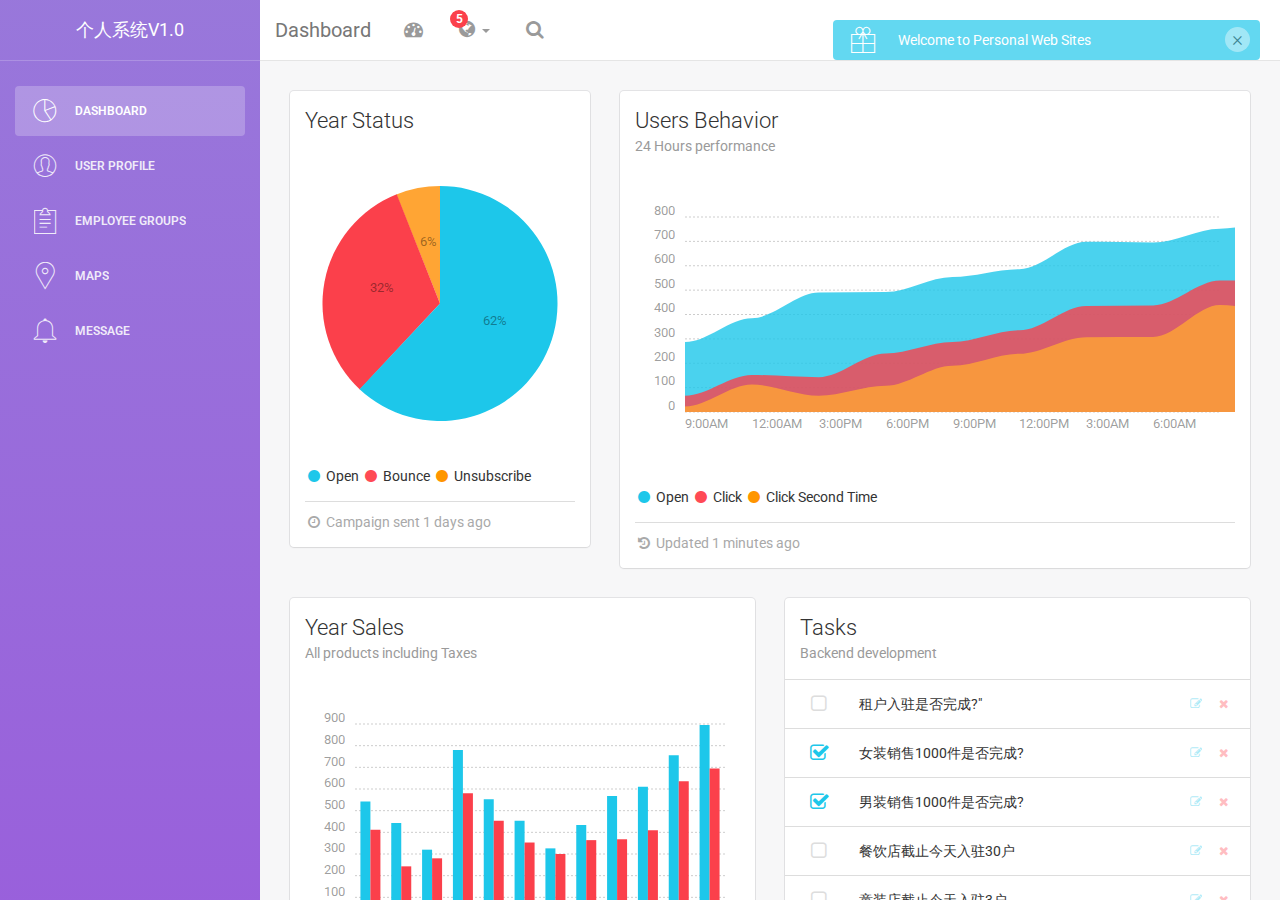
==== sass/dashboard.html @ f1091e65 "Add files via upload" ====
<!doctype html>
<html lang="en">
<head>
	<meta charset="utf-8" />
	<link rel="icon" type="image/png" href="assets/img/favicon.ico">
	<meta http-equiv="X-UA-Compatible" content="IE=edge,chrome=1" />

	<title></title>

	<meta content='width=device-width, initial-scale=1.0, maximum-scale=1.0, user-scalable=0' name='viewport' />
    <meta name="viewport" content="width=device-width" />


    <!-- 引导核心CSS     -->
    <link href="assets/css/bootstrap.min.css" rel="stylesheet" />

    <!-- 通知的动画库   -->
    <link href="assets/css/animate.min.css" rel="stylesheet"/>

    <!-- 轻引导表核心CSS   -->
    <link href="assets/css/light-bootstrap-dashboard.css" rel="stylesheet"/>


    <!--  用于演示目的的CSS，不要在你的项目中包含它    -->
    <link href="assets/css/demo.css" rel="stylesheet" />


    <!--     字体和图标     -->
    <link href="http://maxcdn.bootstrapcdn.com/font-awesome/4.2.0/css/font-awesome.min.css" rel="stylesheet">
    <link href='http://fonts.googleapis.com/css?family=Roboto:400,700,300' rel='stylesheet' type='text/css'>
    <link href="assets/css/pe-icon-7-stroke.css" rel="stylesheet" />

</head>
<body>

<div class="wrapper">
    <div class="sidebar" data-color="purple" data-image="assets/css/img/1.jpeg">

    <!--

        Tip 1: you can change the color of the sidebar using: data-color="blue | azure | green | orange | red | purple"
        提示1:你可以使用data-color="blue azure | green orange | red | purple"来改变侧边栏的颜色。
        Tip 2: you can also add an image using data-image tag
        技巧2:还可以使用data-image标记添加图像
    -->

    	<div class="sidebar-wrapper">
            <div class="logo">
                <a href="#" class="simple-text">
                    个人系统V1.0
                </a>
            </div>

            <ul class="nav">
                <li class="active">
                    <a href="dashboard.html">
                        <i class="pe-7s-graph"></i>
                        <p>Dashboard</p>
                    </a>
                </li>
                <li>
                    <a href="user.html">
                        <i class="pe-7s-user"></i>
                        <p>User Profile</p>
                    </a>
                </li>
                <li>
                    <a href="employee group.html">
                        <i class="pe-7s-note2"></i>
                        <p>Employee Groups</p>
                    </a>
                </li>
                <li>
                    <a href="maps.html">
                        <i class="pe-7s-map-marker"></i>
                        <p>Maps</p>
                    </a>
                </li>
                <li>
                    <a href="message.html">
                        <i class="pe-7s-bell"></i>
                        <p>message</p>
                    </a>
                </li>
            </ul>
    	</div>
    </div>

    <div class="main-panel">
        <nav class="navbar navbar-default navbar-fixed">
            <div class="container-fluid">
                <div class="navbar-header">
                    <button type="button" class="navbar-toggle" data-toggle="collapse" data-target="#navigation-example-2">
                        <span class="sr-only">Toggle navigation</span>
                        <span class="icon-bar"></span>
                        <span class="icon-bar"></span>
                        <span class="icon-bar"></span>
                    </button>
                    <a class="navbar-brand" href="#">Dashboard</a>
                </div>
                <div class="collapse navbar-collapse">
                    <ul class="nav navbar-nav navbar-left">
                        <li>
                            <a href="#" class="dropdown-toggle" data-toggle="dropdown">
                                <i class="fa fa-dashboard"></i>
                            </a>
                        </li>
                        <li class="dropdown">
                              <a href="#" class="dropdown-toggle" data-toggle="dropdown">
                                    <i class="fa fa-globe"></i>
                                    <b class="caret"></b>
                                    <span class="notification">5</span>
                              </a>
                              <ul class="dropdown-menu">
                                <li><a href="#">Notification 1</a></li>
                                <li><a href="#">Notification 2</a></li>
                                <li><a href="#">Notification 3</a></li>
                                <li><a href="#">Notification 4</a></li>
                                <li><a href="#">Another notification</a></li>
                              </ul>
                        </li>
                        <li>
                           <a href="">
                                <i class="fa fa-search"></i>
                            </a>
                        </li>
                    </ul>

                    <ul class="nav navbar-nav navbar-right">
                        <li>
                           <a href="">
                               Account
                            </a>
                        </li>
                        <li class="dropdown">
                              <a href="#" class="dropdown-toggle" data-toggle="dropdown">
                                    Dropdown
                                    <b class="caret"></b>
                              </a>
                              <ul class="dropdown-menu">
                                <li><a href="#">Action</a></li>
                                <li><a href="#">Another action</a></li>
                                <li><a href="#">Something</a></li>
                                <li><a href="#">Another action</a></li>
                                <li><a href="#">Something</a></li>
                                <li class="divider"></li>
                                <li><a href="#">Separated link</a></li>
                              </ul>
                        </li>
                        <li>
                            <a href="#">
                                Log out
                            </a>
                        </li>
                    </ul>
                </div>
            </div>
        </nav>


        <div class="content">
            <div class="container-fluid">
                <div class="row">
                    <div class="col-md-4">
                        <div class="card">
                            <div class="header">
                                <h4 class="title">Year Status</h4>
                            </div>
                            <div class="content">
                                <div id="chartPreferences" class="ct-chart ct-perfect-fourth"></div>

                                <div class="footer">
                                    <div class="legend">
                                        <i class="fa fa-circle text-info"></i> Open
                                        <i class="fa fa-circle text-danger"></i> Bounce
                                        <i class="fa fa-circle text-warning"></i> Unsubscribe
                                    </div>
                                    <hr>
                                    <div class="stats">
                                        <i class="fa fa-clock-o"></i> Campaign sent 1 days ago
                                    </div>
                                </div>
                            </div>
                        </div>
                    </div>

                    <div class="col-md-8">
                        <div class="card">
                            <div class="header">
                                <h4 class="title">Users Behavior</h4>
                                <p class="category">24 Hours performance</p>
                            </div>
                            <div class="content">
                                <div id="chartHours" class="ct-chart"></div>
                                <div class="footer">
                                    <div class="legend">
                                        <i class="fa fa-circle text-info"></i> Open
                                        <i class="fa fa-circle text-danger"></i> Click
                                        <i class="fa fa-circle text-warning"></i> Click Second Time
                                    </div>
                                    <hr>
                                    <div class="stats">
                                        <i class="fa fa-history"></i> Updated 1 minutes ago
                                    </div>
                                </div>
                            </div>
                        </div>
                    </div>
                </div>



                <div class="row">
                    <div class="col-md-6">
                        <div class="card ">
                            <div class="header">
                                <h4 class="title">Year Sales</h4>
                                <p class="category">All products including Taxes</p>
                            </div>
                            <div class="content">
                                <div id="chartActivity" class="ct-chart"></div>

                                <div class="footer">
                                    <div class="legend">
                                        <i class="fa fa-circle text-info"></i> 纯收入
                                        <i class="fa fa-circle text-danger"></i> 净收入
                                    </div>
                                    <hr>
                                    <div class="stats">
                                        <i class="fa fa-check"></i> Data information certified
                                    </div>
                                </div>
                            </div>
                        </div>
                    </div>

                    <div class="col-md-6">
                        <div class="card ">
                            <div class="header">
                                <h4 class="title">Tasks</h4>
                                <p class="category">Backend development</p>
                            </div>
                            <div class="content">
                                <div class="table-full-width">
                                    <table class="table">
                                        <tbody>
                                            <tr>
                                                <td>
                                                    <label class="checkbox">
                                                        <input type="checkbox" value="" data-toggle="checkbox">
                                                    </label>
                                                </td>
                                                <td>租户入驻是否完成?"</td>
                                                <td class="td-actions text-right">
                                                    <button type="button" rel="tooltip" title="Edit Task" class="btn btn-info btn-simple btn-xs">
                                                        <i class="fa fa-edit"></i>
                                                    </button>
                                                    <button type="button" rel="tooltip" title="Remove" class="btn btn-danger btn-simple btn-xs">
                                                        <i class="fa fa-times"></i>
                                                    </button>
                                                </td>
                                            </tr>
                                            <tr>
                                                <td>
                                                    <label class="checkbox">
                                                        <input type="checkbox" value="" data-toggle="checkbox" checked="">
                                                    </label>
                                                </td>
                                                <td>女装销售1000件是否完成?</td>
                                                <td class="td-actions text-right">
                                                    <button type="button" rel="tooltip" title="Edit Task" class="btn btn-info btn-simple btn-xs">
                                                        <i class="fa fa-edit"></i>
                                                    </button>
                                                    <button type="button" rel="tooltip" title="Remove" class="btn btn-danger btn-simple btn-xs">
                                                        <i class="fa fa-times"></i>
                                                    </button>
                                                </td>
                                            </tr>
                                            <tr>
                                                <td>
                                                    <label class="checkbox">
                                                        <input type="checkbox" value="" data-toggle="checkbox" checked="">
                                                    </label>
                                                </td>
                                                <td>男装销售1000件是否完成?</td>
                                                <td class="td-actions text-right">
                                                    <button type="button" rel="tooltip" title="Edit Task" class="btn btn-info btn-simple btn-xs">
                                                        <i class="fa fa-edit"></i>
                                                    </button>
                                                    <button type="button" rel="tooltip" title="Remove" class="btn btn-danger btn-simple btn-xs">
                                                        <i class="fa fa-times"></i>
                                                    </button>
                                                </td>
                                            </tr>
                                            <tr>
                                                <td>
                                                    <label class="checkbox">
                                                        <input type="checkbox" value="" data-toggle="checkbox">
                                                    </label>
                                                </td>
                                                <td>餐饮店截止今天入驻30户</td>
                                                <td class="td-actions text-right">
                                                    <button type="button" rel="tooltip" title="Edit Task" class="btn btn-info btn-simple btn-xs">
                                                        <i class="fa fa-edit"></i>
                                                    </button>
                                                    <button type="button" rel="tooltip" title="Remove" class="btn btn-danger btn-simple btn-xs">
                                                        <i class="fa fa-times"></i>
                                                    </button>
                                                </td>
                                            </tr>
                                            <tr>
                                                <td>
                                                    <label class="checkbox">
                                                        <input type="checkbox" value="" data-toggle="checkbox">
                                                    </label>
                                                </td>
                                                <td>童装店截止今天入驻3户</td>
                                                <td class="td-actions text-right">
                                                    <button type="button" rel="tooltip" title="Edit Task" class="btn btn-info btn-simple btn-xs">
                                                        <i class="fa fa-edit"></i>
                                                    </button>
                                                    <button type="button" rel="tooltip" title="Remove" class="btn btn-danger btn-simple btn-xs">
                                                        <i class="fa fa-times"></i>
                                                    </button>
                                                </td>
                                            </tr>
                                            <tr>
                                                <td>
                                                    <label class="checkbox">
                                                        <input type="checkbox" value="" data-toggle="checkbox">
                                                    </label>
                                                </td>
                                                <td>成交量太低,无法满足公司日常运营</td>
                                                <td class="td-actions text-right">
                                                    <button type="button" rel="tooltip" title="Edit Task" class="btn btn-info btn-simple btn-xs">
                                                        <i class="fa fa-edit"></i>
                                                    </button>
                                                    <button type="button" rel="tooltip" title="Remove" class="btn btn-danger btn-simple btn-xs">
                                                        <i class="fa fa-times"></i>
                                                    </button>
                                                </td>
                                            </tr>
                                        </tbody>
                                    </table>
                                </div>

                                <div class="footer">
                                    <hr>
                                    <div class="stats">
                                        <i class="fa fa-history"></i> Updated 3 minutes ago
                                    </div>
                                </div>
                            </div>
                        </div>
                    </div>
                </div>
            </div>
        </div>


        <footer class="footer">
            <div class="container-fluid">
                <nav class="pull-left">
                    <ul>
                        <li>
                            <a href="#">
                                Home
                            </a>
                        </li>
                        <li>
                            <a href="#">
                                Company
                            </a>
                        </li>
                        <li>
                            <a href="#">
                                Portfolio
                            </a>
                        </li>
                        <li>
                            <a href="#">
                               Blog
                            </a>
                        </li>
                    </ul>
                </nav>
                <p class="copyright pull-right">
                    Copyright &copy; 2022.Company name All rights reserved
                </p>
            </div>
        </footer>

    </div>
</div>


</body>

    <!--   核心1 s文件  -->
    <script src="assets/js/jquery-1.10.2.js" type="text/javascript"></script>
	<script src="assets/js/bootstrap.min.js" type="text/javascript"></script>

	<!--  复选框，收音机和开关插件 -->
	<script src="assets/js/bootstrap-checkbox-radio-switch.js"></script>

	<!-- 图表插件 -->
	<script src="assets/js/chartist.min.js"></script>

    <!--  通知插件    -->
    <script src="assets/js/bootstrap-notify.js"></script>

    <!--  谷歌地图加载插件  -->
    <!---<script type="text/javascript" src="https://maps.googleapis.com/maps/api/js?sensor=false"></script>--->
    <!--  JavaScript方法  -->
    <!-- 用于演示目的的核心javascript和方法 -->
	<script src="assets/js/light-bootstrap-dashboard.js"></script>

	<!-- Light Bootstrap Table DEMO方法，不要在你的项目中包含它!-->
	<script src="assets/js/demo.js"></script>

	<script type="text/javascript">
    	$(document).ready(function(){

        	demo.initChartist();

        	$.notify({
            	icon: 'pe-7s-gift',
            	message: "Welcome to Personal Web Sites"

            },{
                type: 'info',
                timer: 4000
            });

    	});
	</script>

</html>
---- sass/assets/css/demo.css ----
@media (min-width: 992px){
    .typo-line{
        padding-left: 140px;
        margin-bottom: 40px;
        position: relative;
    }

    .typo-line .category{
        transform: translateY(-50%);
        top: 50%;
        left: 0px;
        position: absolute;
    }
}

.all-icons [class*="pe-"]{
    font-size: 40px;
}
.all-icons input{
    border: 0;
}
.all-icons .font-icon-detail{
    text-align: center;
    padding: 45px 0px 30px;
    border: 1px solid #e5e5e5;
    border-radius: 6px;
    margin: 15px 0;
}
.all-icons .font-icon-detail input{
    margin: 25px auto 0;
    width: 100%;
    text-align: center;
    display: block;
    color: #aaa;
    font-size: 13px;
}

#map{
    position:relative;
    width:100%;
    height: calc(100% - 60px);
}

.places-buttons .btn{
    margin-bottom: 30px
}
.sidebar .nav > li.active-pro{
    position: absolute;
    width: 100%;
    bottom: 10px;
}
.sidebar .nav > li.active-pro a{
    background: rgba(250, 250, 250, 0.14);
    opacity: 1;
    color: #FFFFFF;
}

.table-upgrade td:nth-child(2),
.table-upgrade td:nth-child(3){
    text-align: center;
}
---- sass/assets/css/pe-icon-7-stroke.css ----
@font-face {
	font-family: 'Pe-icon-7-stroke';
	src:url('../fonts/Pe-icon-7-stroke.eot?d7yf1v');
	src:url('../fonts/Pe-icon-7-stroke.eot?#iefixd7yf1v') format('embedded-opentype'),
		url('../fonts/Pe-icon-7-stroke.woff?d7yf1v') format('woff'),
		url('../fonts/Pe-icon-7-stroke.ttf?d7yf1v') format('truetype'),
		url('../fonts/Pe-icon-7-stroke.svg?d7yf1v#Pe-icon-7-stroke') format('svg');
	font-weight: normal;
	font-style: normal;
}

[class^="pe-7s-"], [class*=" pe-7s-"] {
	display: inline-block;
	font-family: 'Pe-icon-7-stroke';
	speak: none;
	font-style: normal;
	font-weight: normal;
	font-variant: normal;
	text-transform: none;
	line-height: 1;

	/* 更好的字体渲染 */
	-webkit-font-smoothing: antialiased;
	-moz-osx-font-smoothing: grayscale;
}

.pe-7s-album:before {
	content: "\e6aa";
}
.pe-7s-arc:before {
	content: "\e6ab";
}
.pe-7s-back-2:before {
	content: "\e6ac";
}
.pe-7s-bandaid:before {
	content: "\e6ad";
}
.pe-7s-car:before {
	content: "\e6ae";
}
.pe-7s-diamond:before {
	content: "\e6af";
}
.pe-7s-door-lock:before {
	content: "\e6b0";
}
.pe-7s-eyedropper:before {
	content: "\e6b1";
}
.pe-7s-female:before {
	content: "\e6b2";
}
.pe-7s-gym:before {
	content: "\e6b3";
}
.pe-7s-hammer:before {
	content: "\e6b4";
}
.pe-7s-headphones:before {
	content: "\e6b5";
}
.pe-7s-helm:before {
	content: "\e6b6";
}
.pe-7s-hourglass:before {
	content: "\e6b7";
}
.pe-7s-leaf:before {
	content: "\e6b8";
}
.pe-7s-magic-wand:before {
	content: "\e6b9";
}
.pe-7s-male:before {
	content: "\e6ba";
}
.pe-7s-map-2:before {
	content: "\e6bb";
}
.pe-7s-next-2:before {
	content: "\e6bc";
}
.pe-7s-paint-bucket:before {
	content: "\e6bd";
}
.pe-7s-pendrive:before {
	content: "\e6be";
}
.pe-7s-photo:before {
	content: "\e6bf";
}
.pe-7s-piggy:before {
	content: "\e6c0";
}
.pe-7s-plugin:before {
	content: "\e6c1";
}
.pe-7s-refresh-2:before {
	content: "\e6c2";
}
.pe-7s-rocket:before {
	content: "\e6c3";
}
.pe-7s-settings:before {
	content: "\e6c4";
}
.pe-7s-shield:before {
	content: "\e6c5";
}
.pe-7s-smile:before {
	content: "\e6c6";
}
.pe-7s-usb:before {
	content: "\e6c7";
}
.pe-7s-vector:before {
	content: "\e6c8";
}
.pe-7s-wine:before {
	content: "\e6c9";
}
.pe-7s-cloud-upload:before {
	content: "\e68a";
}
.pe-7s-cash:before {
	content: "\e68c";
}
.pe-7s-close:before {
	content: "\e680";
}
.pe-7s-bluetooth:before {
	content: "\e68d";
}
.pe-7s-cloud-download:before {
	content: "\e68b";
}
.pe-7s-way:before {
	content: "\e68e";
}
.pe-7s-close-circle:before {
	content: "\e681";
}
.pe-7s-id:before {
	content: "\e68f";
}
.pe-7s-angle-up:before {
	content: "\e682";
}
.pe-7s-wristwatch:before {
	content: "\e690";
}
.pe-7s-angle-up-circle:before {
	content: "\e683";
}
.pe-7s-world:before {
	content: "\e691";
}
.pe-7s-angle-right:before {
	content: "\e684";
}
.pe-7s-volume:before {
	content: "\e692";
}
.pe-7s-angle-right-circle:before {
	content: "\e685";
}
.pe-7s-users:before {
	content: "\e693";
}
.pe-7s-angle-left:before {
	content: "\e686";
}
.pe-7s-user-female:before {
	content: "\e694";
}
.pe-7s-angle-left-circle:before {
	content: "\e687";
}
.pe-7s-up-arrow:before {
	content: "\e695";
}
.pe-7s-angle-down:before {
	content: "\e688";
}
.pe-7s-switch:before {
	content: "\e696";
}
.pe-7s-angle-down-circle:before {
	content: "\e689";
}
.pe-7s-scissors:before {
	content: "\e697";
}
.pe-7s-wallet:before {
	content: "\e600";
}
.pe-7s-safe:before {
	content: "\e698";
}
.pe-7s-volume2:before {
	content: "\e601";
}
.pe-7s-volume1:before {
	content: "\e602";
}
.pe-7s-voicemail:before {
	content: "\e603";
}
.pe-7s-video:before {
	content: "\e604";
}
.pe-7s-user:before {
	content: "\e605";
}
.pe-7s-upload:before {
	content: "\e606";
}
.pe-7s-unlock:before {
	content: "\e607";
}
.pe-7s-umbrella:before {
	content: "\e608";
}
.pe-7s-trash:before {
	content: "\e609";
}
.pe-7s-tools:before {
	content: "\e60a";
}
.pe-7s-timer:before {
	content: "\e60b";
}
.pe-7s-ticket:before {
	content: "\e60c";
}
.pe-7s-target:before {
	content: "\e60d";
}
.pe-7s-sun:before {
	content: "\e60e";
}
.pe-7s-study:before {
	content: "\e60f";
}
.pe-7s-stopwatch:before {
	content: "\e610";
}
.pe-7s-star:before {
	content: "\e611";
}
.pe-7s-speaker:before {
	content: "\e612";
}
.pe-7s-signal:before {
	content: "\e613";
}
.pe-7s-shuffle:before {
	content: "\e614";
}
.pe-7s-shopbag:before {
	content: "\e615";
}
.pe-7s-share:before {
	content: "\e616";
}
.pe-7s-server:before {
	content: "\e617";
}
.pe-7s-search:before {
	content: "\e618";
}
.pe-7s-film:before {
	content: "\e6a5";
}
.pe-7s-science:before {
	content: "\e619";
}
.pe-7s-disk:before {
	content: "\e6a6";
}
.pe-7s-ribbon:before {
	content: "\e61a";
}
.pe-7s-repeat:before {
	content: "\e61b";
}
.pe-7s-refresh:before {
	content: "\e61c";
}
.pe-7s-add-user:before {
	content: "\e6a9";
}
.pe-7s-refresh-cloud:before {
	content: "\e61d";
}
.pe-7s-paperclip:before {
	content: "\e69c";
}
.pe-7s-radio:before {
	content: "\e61e";
}
.pe-7s-note2:before {
	content: "\e69d";
}
.pe-7s-print:before {
	content: "\e61f";
}
.pe-7s-network:before {
	content: "\e69e";
}
.pe-7s-prev:before {
	content: "\e620";
}
.pe-7s-mute:before {
	content: "\e69f";
}
.pe-7s-power:before {
	content: "\e621";
}
.pe-7s-medal:before {
	content: "\e6a0";
}
.pe-7s-portfolio:before {
	content: "\e622";
}
.pe-7s-like2:before {
	content: "\e6a1";
}
.pe-7s-plus:before {
	content: "\e623";
}
.pe-7s-left-arrow:before {
	content: "\e6a2";
}
.pe-7s-play:before {
	content: "\e624";
}
.pe-7s-key:before {
	content: "\e6a3";
}
.pe-7s-plane:before {
	content: "\e625";
}
.pe-7s-joy:before {
	content: "\e6a4";
}
.pe-7s-photo-gallery:before {
	content: "\e626";
}
.pe-7s-pin:before {
	content: "\e69b";
}
.pe-7s-phone:before {
	content: "\e627";
}
.pe-7s-plug:before {
	content: "\e69a";
}
.pe-7s-pen:before {
	content: "\e628";
}
.pe-7s-right-arrow:before {
	content: "\e699";
}
.pe-7s-paper-plane:before {
	content: "\e629";
}
.pe-7s-delete-user:before {
	content: "\e6a7";
}
.pe-7s-paint:before {
	content: "\e62a";
}
.pe-7s-bottom-arrow:before {
	content: "\e6a8";
}
.pe-7s-notebook:before {
	content: "\e62b";
}
.pe-7s-note:before {
	content: "\e62c";
}
.pe-7s-next:before {
	content: "\e62d";
}
.pe-7s-news-paper:before {
	content: "\e62e";
}
.pe-7s-musiclist:before {
	content: "\e62f";
}
.pe-7s-music:before {
	content: "\e630";
}
.pe-7s-mouse:before {
	content: "\e631";
}
.pe-7s-more:before {
	content: "\e632";
}
.pe-7s-moon:before {
	content: "\e633";
}
.pe-7s-monitor:before {
	content: "\e634";
}
.pe-7s-micro:before {
	content: "\e635";
}
.pe-7s-menu:before {
	content: "\e636";
}
.pe-7s-map:before {
	content: "\e637";
}
.pe-7s-map-marker:before {
	content: "\e638";
}
.pe-7s-mail:before {
	content: "\e639";
}
.pe-7s-mail-open:before {
	content: "\e63a";
}
.pe-7s-mail-open-file:before {
	content: "\e63b";
}
.pe-7s-magnet:before {
	content: "\e63c";
}
.pe-7s-loop:before {
	content: "\e63d";
}
.pe-7s-look:before {
	content: "\e63e";
}
.pe-7s-lock:before {
	content: "\e63f";
}
.pe-7s-lintern:before {
	content: "\e640";
}
.pe-7s-link:before {
	content: "\e641";
}
.pe-7s-like:before {
	content: "\e642";
}
.pe-7s-light:before {
	content: "\e643";
}
.pe-7s-less:before {
	content: "\e644";
}
.pe-7s-keypad:before {
	content: "\e645";
}
.pe-7s-junk:before {
	content: "\e646";
}
.pe-7s-info:before {
	content: "\e647";
}
.pe-7s-home:before {
	content: "\e648";
}
.pe-7s-help2:before {
	content: "\e649";
}
.pe-7s-help1:before {
	content: "\e64a";
}
.pe-7s-graph3:before {
	content: "\e64b";
}
.pe-7s-graph2:before {
	content: "\e64c";
}
.pe-7s-graph1:before {
	content: "\e64d";
}
.pe-7s-graph:before {
	content: "\e64e";
}
.pe-7s-global:before {
	content: "\e64f";
}
.pe-7s-gleam:before {
	content: "\e650";
}
.pe-7s-glasses:before {
	content: "\e651";
}
.pe-7s-gift:before {
	content: "\e652";
}
.pe-7s-folder:before {
	content: "\e653";
}
.pe-7s-flag:before {
	content: "\e654";
}
.pe-7s-filter:before {
	content: "\e655";
}
.pe-7s-file:before {
	content: "\e656";
}
.pe-7s-expand1:before {
	content: "\e657";
}
.pe-7s-exapnd2:before {
	content: "\e658";
}
.pe-7s-edit:before {
	content: "\e659";
}
.pe-7s-drop:before {
	content: "\e65a";
}
.pe-7s-drawer:before {
	content: "\e65b";
}
.pe-7s-download:before {
	content: "\e65c";
}
.pe-7s-display2:before {
	content: "\e65d";
}
.pe-7s-display1:before {
	content: "\e65e";
}
.pe-7s-diskette:before {
	content: "\e65f";
}
.pe-7s-date:before {
	content: "\e660";
}
.pe-7s-cup:before {
	content: "\e661";
}
.pe-7s-culture:before {
	content: "\e662";
}
.pe-7s-crop:before {
	content: "\e663";
}
.pe-7s-credit:before {
	content: "\e664";
}
.pe-7s-copy-file:before {
	content: "\e665";
}
.pe-7s-config:before {
	content: "\e666";
}
.pe-7s-compass:before {
	content: "\e667";
}
.pe-7s-comment:before {
	content: "\e668";
}
.pe-7s-coffee:before {
	content: "\e669";
}
.pe-7s-cloud:before {
	content: "\e66a";
}
.pe-7s-clock:before {
	content: "\e66b";
}
.pe-7s-check:before {
	content: "\e66c";
}
.pe-7s-chat:before {
	content: "\e66d";
}
.pe-7s-cart:before {
	content: "\e66e";
}
.pe-7s-camera:before {
	content: "\e66f";
}
.pe-7s-call:before {
	content: "\e670";
}
.pe-7s-calculator:before {
	content: "\e671";
}
.pe-7s-browser:before {
	content: "\e672";
}
.pe-7s-box2:before {
	content: "\e673";
}
.pe-7s-box1:before {
	content: "\e674";
}
.pe-7s-bookmarks:before {
	content: "\e675";
}
.pe-7s-bicycle:before {
	content: "\e676";
}
.pe-7s-bell:before {
	content: "\e677";
}
.pe-7s-battery:before {
	content: "\e678";
}
.pe-7s-ball:before {
	content: "\e679";
}
.pe-7s-back:before {
	content: "\e67a";
}
.pe-7s-attention:before {
	content: "\e67b";
}
.pe-7s-anchor:before {
	content: "\e67c";
}
.pe-7s-albums:before {
	content: "\e67d";
}
.pe-7s-alarm:before {
	content: "\e67e";
}
.pe-7s-airplay:before {
	content: "\e67f";
}
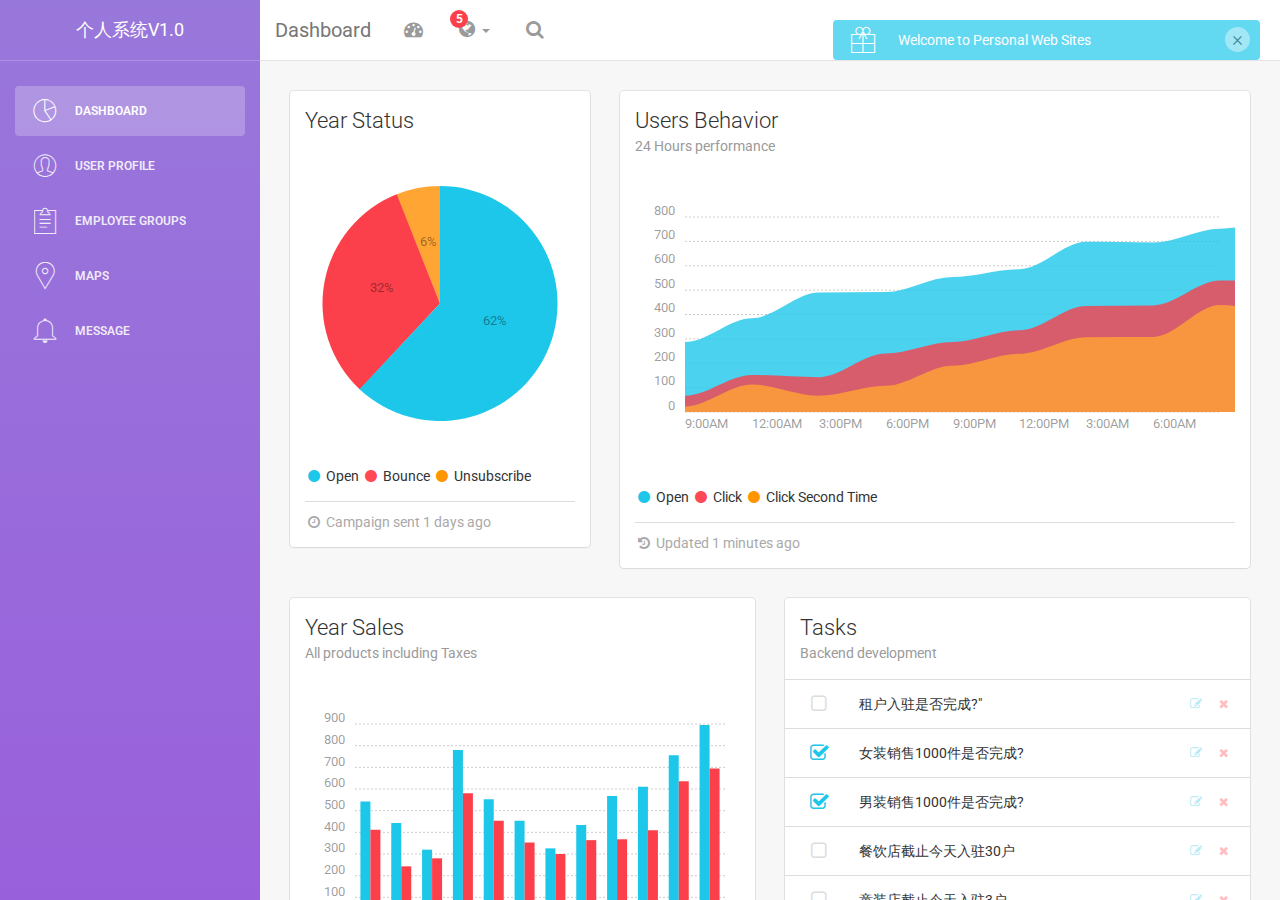
==== commit 181f4efb: "Update dashboard.html" ====
--- a/sass/dashboard.html
+++ b/sass/dashboard.html
@@ -396,7 +396,7 @@
 
 </body>
 
-    <!--   核心1 s文件  -->
+    <!--   核心Js文件  -->
     <script src="assets/js/jquery-1.10.2.js" type="text/javascript"></script>
 	<script src="assets/js/bootstrap.min.js" type="text/javascript"></script>
 
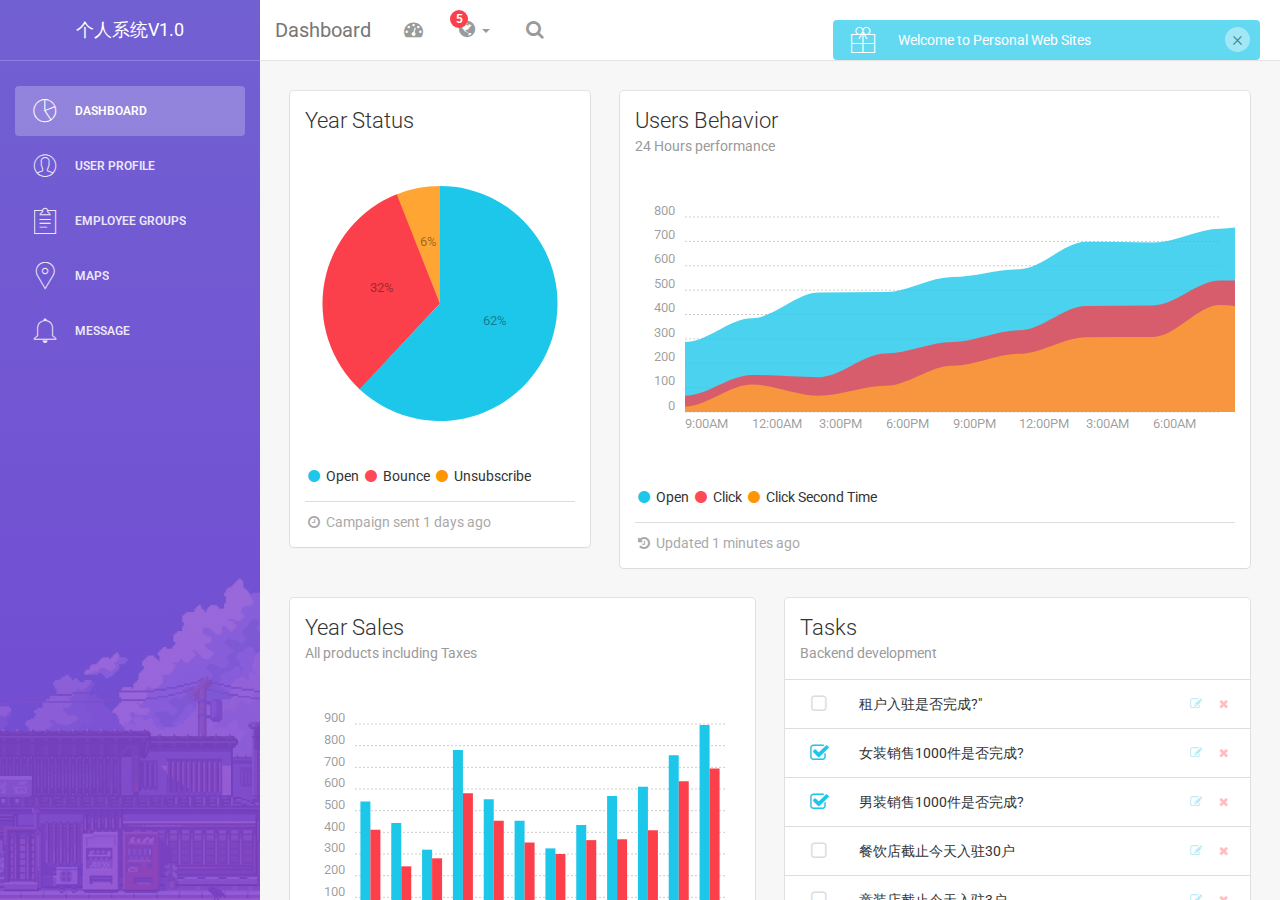
==== commit d19a44c6: "Update dashboard.html" ====
--- a/sass/dashboard.html
+++ b/sass/dashboard.html
@@ -21,7 +21,7 @@
     <link href="assets/css/light-bootstrap-dashboard.css" rel="stylesheet"/>
 
 
-    <!--  用于演示目的的CSS，不要在你的项目中包含它    -->
+    <!--  用于演示目的的CSS，不要在项目中包含它    -->
     <link href="assets/css/demo.css" rel="stylesheet" />
 
 
@@ -34,7 +34,7 @@
 <body>
 
 <div class="wrapper">
-    <div class="sidebar" data-color="purple" data-image="assets/css/img/1.jpeg">
+    <div class="sidebar" data-color="purple" data-image="assets/img/1.jpeg">
 
     <!--
 
